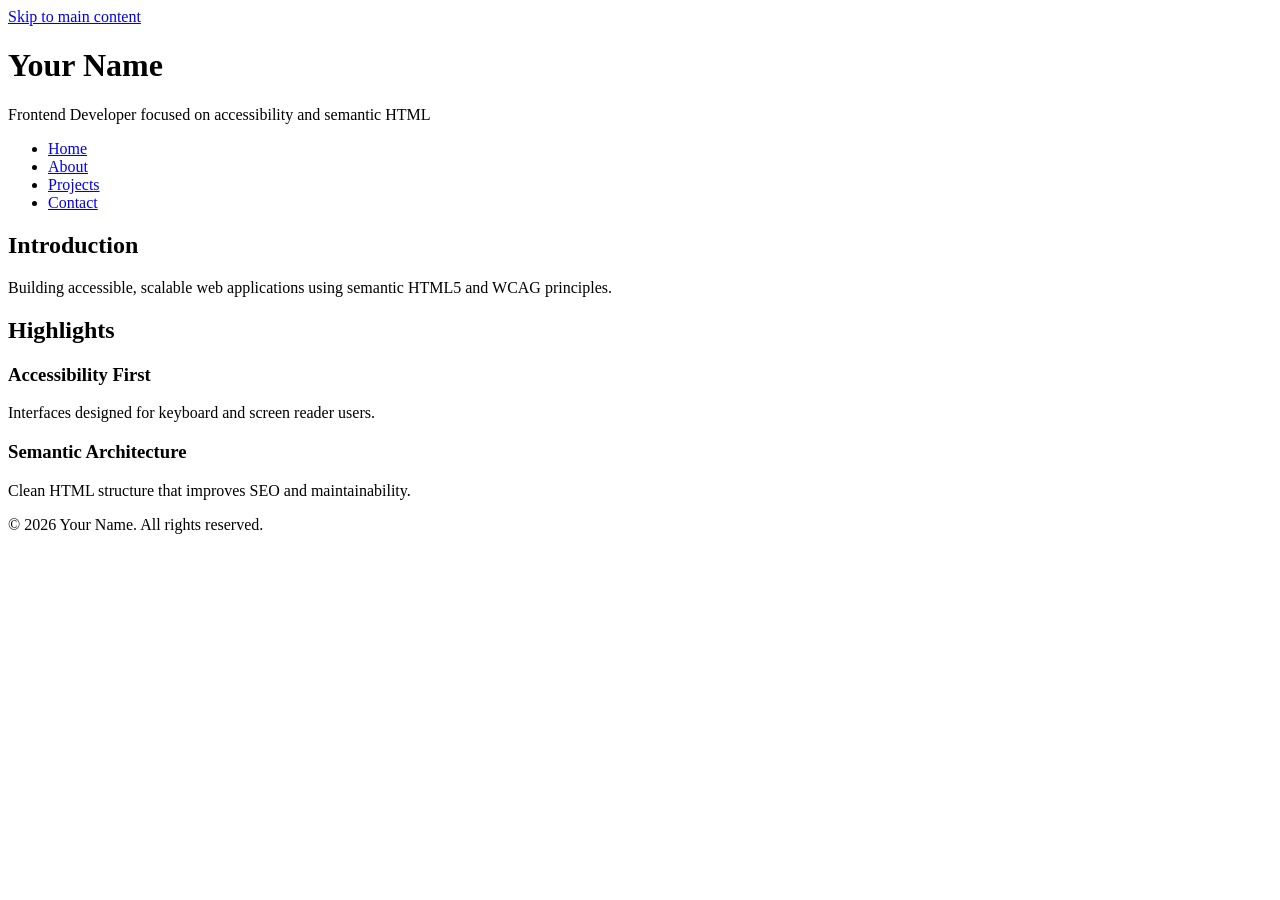
==== index.html @ 4dec2ec1 "Add files via upload" ====
<!DOCTYPE html>
<html lang="en">
<head>
  <meta charset="UTF-8">
  <meta name="viewport" content="width=device-width, initial-scale=1">

  <title>Portfolio | Your Name</title>
  <meta name="description" content="Accessible portfolio of a web developer focused on semantic HTML, WCAG compliance, and modern frontend development.">
  <meta name="robots" content="index, follow">
  <meta name="theme-color" content="#ffffff">

  <!-- Open Graph -->
  <meta property="og:title" content="Portfolio | Your Name">
  <meta property="og:description" content="Accessible and semantic web developer portfolio.">
  <meta property="og:type" content="website">
</head>

<body>

<a href="#main" class="skip-link">Skip to main content</a>

<header role="banner">
  <h1>Your Name</h1>
  <p>Frontend Developer focused on accessibility and semantic HTML</p>

  <nav aria-label="Primary navigation">
    <ul>
      <li><a href="index.html" aria-current="page">Home</a></li>
      <li><a href="about.html">About</a></li>
      <li><a href="projects.html">Projects</a></li>
      <li><a href="contact.html">Contact</a></li>
    </ul>
  </nav>
</header>

<main id="main">

  <section aria-labelledby="intro-title">
    <h2 id="intro-title">Introduction</h2>
    <p>
      Building accessible, scalable web applications using semantic HTML5 and WCAG principles.
    </p>
  </section>

  <section aria-labelledby="highlights-title">
    <h2 id="highlights-title">Highlights</h2>

    <article>
      <h3>Accessibility First</h3>
      <p>Interfaces designed for keyboard and screen reader users.</p>
    </article>

    <article>
      <h3>Semantic Architecture</h3>
      <p>Clean HTML structure that improves SEO and maintainability.</p>
    </article>

  </section>

</main>

<footer role="contentinfo">
  <p>&copy; 2026 Your Name. All rights reserved.</p>
</footer>

</body>
</html>
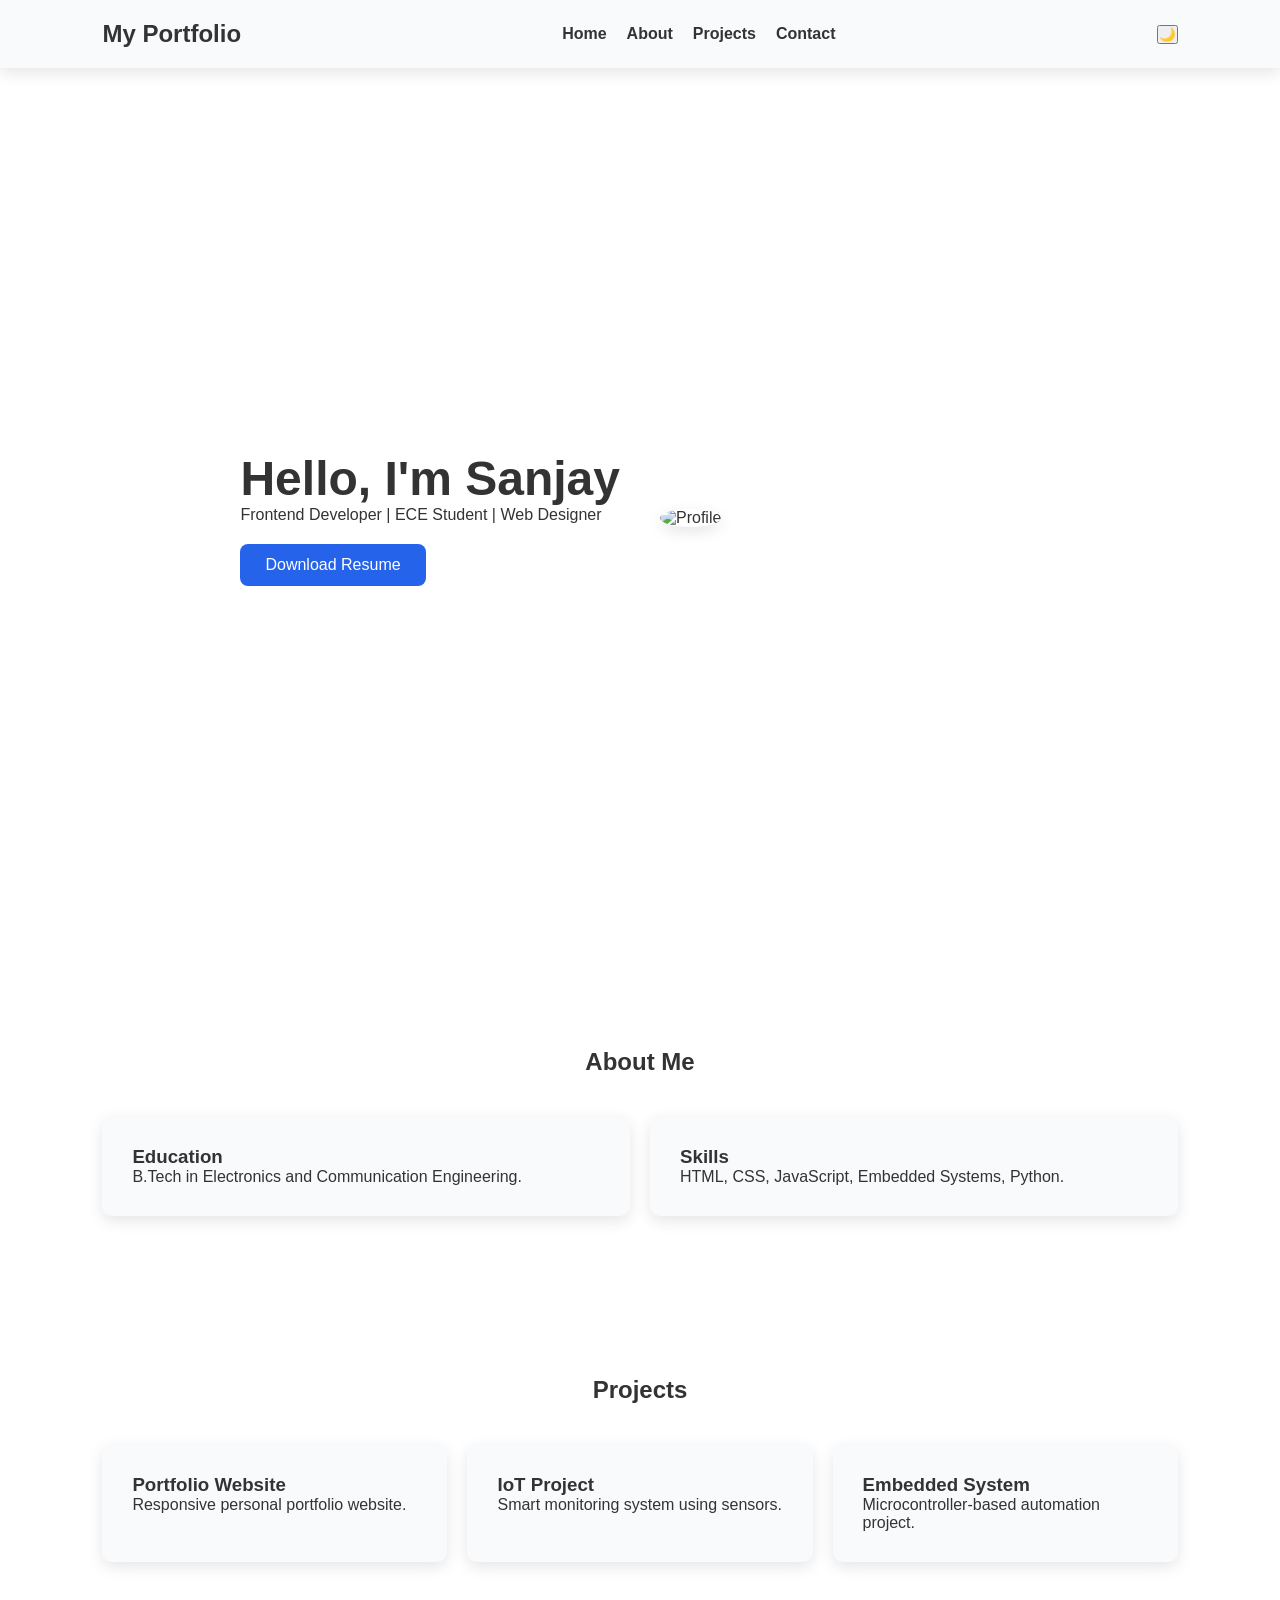
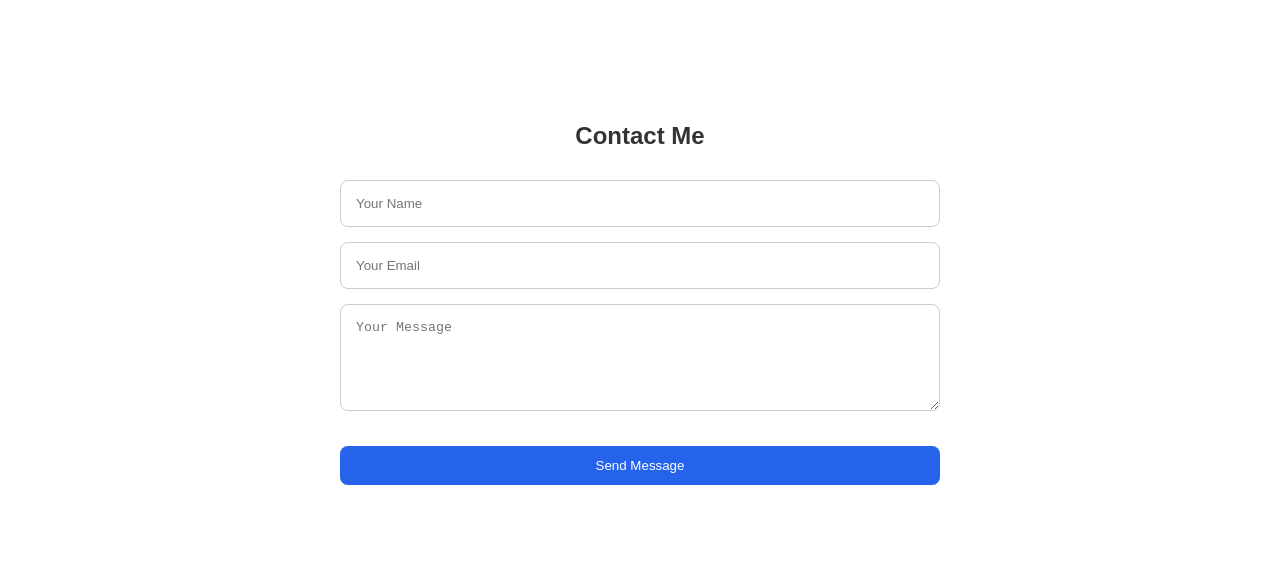
==== commit df914268: "Add files via upload" ====
--- a/index.html
+++ b/index.html
@@ -1,67 +1,116 @@
 <!DOCTYPE html>
-<html lang="en">
+<html lang="en" data-theme="light">
+
 <head>
-  <meta charset="UTF-8">
-  <meta name="viewport" content="width=device-width, initial-scale=1">
-
-  <title>Portfolio | Your Name</title>
-  <meta name="description" content="Accessible portfolio of a web developer focused on semantic HTML, WCAG compliance, and modern frontend development.">
-  <meta name="robots" content="index, follow">
-  <meta name="theme-color" content="#ffffff">
-
-  <!-- Open Graph -->
-  <meta property="og:title" content="Portfolio | Your Name">
-  <meta property="og:description" content="Accessible and semantic web developer portfolio.">
-  <meta property="og:type" content="website">
+    <meta charset="UTF-8">
+    <meta name="viewport" content="width=device-width, initial-scale=1.0">
+    <title>Responsive Portfolio</title>
+    <link rel="stylesheet" href="style.css">
 </head>
 
 <body>
 
-<a href="#main" class="skip-link">Skip to main content</a>
+    <header>
+        <nav class="navbar">
+            <h2 class="logo">My Portfolio</h2>
 
-<header role="banner">
-  <h1>Your Name</h1>
-  <p>Frontend Developer focused on accessibility and semantic HTML</p>
+            <ul class="nav-links">
+                <li><a href="#home">Home</a></li>
+                <li><a href="#about">About</a></li>
+                <li><a href="#projects">Projects</a></li>
+                <li><a href="#contact">Contact</a></li>
+            </ul>
 
-  <nav aria-label="Primary navigation">
-    <ul>
-      <li><a href="index.html" aria-current="page">Home</a></li>
-      <li><a href="about.html">About</a></li>
-      <li><a href="projects.html">Projects</a></li>
-      <li><a href="contact.html">Contact</a></li>
-    </ul>
-  </nav>
-</header>
+            <button id="theme-toggle">🌙</button>
+        </nav>
+    </header>
 
-<main id="main">
+    <!-- Hero Section -->
+    <section id="home" class="hero">
 
-  <section aria-labelledby="intro-title">
-    <h2 id="intro-title">Introduction</h2>
-    <p>
-      Building accessible, scalable web applications using semantic HTML5 and WCAG principles.
-    </p>
-  </section>
+        <div class="hero-content">
 
-  <section aria-labelledby="highlights-title">
-    <h2 id="highlights-title">Highlights</h2>
+            <div class="hero-text">
+                <h1>Hello, I'm Sanjay</h1>
+                <p>Frontend Developer | ECE Student | Web Designer</p>
+                <a href="#" class="btn">Download Resume</a>
+            </div>
 
-    <article>
-      <h3>Accessibility First</h3>
-      <p>Interfaces designed for keyboard and screen reader users.</p>
-    </article>
+            <div class="hero-image">
+                <img src="https://via.placeholder.com/300" alt="Profile">
+            </div>
 
-    <article>
-      <h3>Semantic Architecture</h3>
-      <p>Clean HTML structure that improves SEO and maintainability.</p>
-    </article>
+        </div>
 
-  </section>
+    </section>
 
-</main>
+    <!-- About -->
+    <section id="about" class="about">
 
-<footer role="contentinfo">
-  <p>&copy; 2026 Your Name. All rights reserved.</p>
-</footer>
+        <h2>About Me</h2>
+
+        <div class="about-grid">
+
+            <div class="card">
+                <h3>Education</h3>
+                <p>B.Tech in Electronics and Communication Engineering.</p>
+            </div>
+
+            <div class="card">
+                <h3>Skills</h3>
+                <p>HTML, CSS, JavaScript, Embedded Systems, Python.</p>
+            </div>
+
+        </div>
+
+    </section>
+
+    <!-- Projects -->
+    <section id="projects">
+
+        <h2>Projects</h2>
+
+        <div class="projects-grid">
+
+            <div class="project-card">
+                <h3>Portfolio Website</h3>
+                <p>Responsive personal portfolio website.</p>
+            </div>
+
+            <div class="project-card">
+                <h3>IoT Project</h3>
+                <p>Smart monitoring system using sensors.</p>
+            </div>
+
+            <div class="project-card">
+                <h3>Embedded System</h3>
+                <p>Microcontroller-based automation project.</p>
+            </div>
+
+        </div>
+
+    </section>
+
+    <!-- Contact -->
+    <section id="contact">
+
+        <h2>Contact Me</h2>
+
+        <form class="contact-form">
+
+            <input type="text" placeholder="Your Name">
+
+            <input type="email" placeholder="Your Email">
+
+            <textarea rows="5" placeholder="Your Message"></textarea>
+
+            <button class="btn">Send Message</button>
+
+        </form>
+
+    </section>
+
+    <script src="script.js"></script>
 
 </body>
 </html>
--- a/style.css
+++ b/style.css
@@ -0,0 +1,267 @@
+/* CSS VARIABLES */
+
+:root {
+
+    --primary: #2563eb;
+    --secondary: #1e293b;
+
+    --bg: #ffffff;
+    --text: #333;
+
+    --card-bg: #f8fafc;
+
+    --shadow: 0 5px 15px rgba(0,0,0,0.1);
+
+    --transition: 0.3s ease;
+}
+
+[data-theme="dark"] {
+
+    --bg: #0f172a;
+    --text: #ffffff;
+
+    --card-bg: #1e293b;
+}
+
+/* RESET */
+
+*{
+    margin:0;
+    padding:0;
+    box-sizing:border-box;
+}
+
+body{
+
+    font-family:Arial, sans-serif;
+    background:var(--bg);
+    color:var(--text);
+
+    transition:var(--transition);
+}
+
+/* NAVBAR */
+
+.navbar{
+
+    display:flex;
+    justify-content:space-between;
+    align-items:center;
+
+    padding:20px 8%;
+
+    background:var(--card-bg);
+    box-shadow:var(--shadow);
+
+    position:sticky;
+    top:0;
+}
+
+.nav-links{
+
+    display:flex;
+    list-style:none;
+    gap:20px;
+}
+
+.nav-links a{
+
+    text-decoration:none;
+    color:var(--text);
+    font-weight:bold;
+}
+
+/* HERO */
+
+.hero{
+
+    min-height:100vh;
+
+    display:grid;
+    place-items:center;
+
+    padding:40px;
+}
+
+.hero-content{
+
+    display:grid;
+    gap:40px;
+}
+
+.hero-text{
+
+    text-align:center;
+}
+
+.hero-text h1{
+
+    font-size:3rem;
+}
+
+.hero-image img{
+
+    width:300px;
+    border-radius:50%;
+
+    box-shadow:var(--shadow);
+}
+
+.btn{
+
+    display:inline-block;
+
+    margin-top:20px;
+
+    padding:12px 25px;
+
+    background:var(--primary);
+
+    color:white;
+
+    text-decoration:none;
+
+    border:none;
+
+    border-radius:8px;
+
+    cursor:pointer;
+}
+
+/* ABOUT */
+
+.about{
+
+    padding:80px 8%;
+}
+
+.about h2{
+
+    text-align:center;
+    margin-bottom:40px;
+}
+
+.about-grid{
+
+    display:grid;
+    gap:20px;
+}
+
+.card{
+
+    background:var(--card-bg);
+
+    padding:30px;
+
+    border-radius:10px;
+
+    box-shadow:var(--shadow);
+}
+
+/* PROJECTS */
+
+#projects{
+
+    padding:80px 8%;
+}
+
+#projects h2{
+
+    text-align:center;
+    margin-bottom:40px;
+}
+
+.projects-grid{
+
+    display:grid;
+    gap:20px;
+}
+
+.project-card{
+
+    background:var(--card-bg);
+
+    padding:30px;
+
+    border-radius:10px;
+
+    box-shadow:var(--shadow);
+
+    transition:0.3s;
+}
+
+.project-card:hover{
+
+    transform:translateY(-10px);
+}
+
+/* CONTACT */
+
+#contact{
+
+    padding:80px 8%;
+}
+
+#contact h2{
+
+    text-align:center;
+    margin-bottom:30px;
+}
+
+.contact-form{
+
+    display:flex;
+    flex-direction:column;
+
+    gap:15px;
+
+    max-width:600px;
+
+    margin:auto;
+}
+
+.contact-form input,
+.contact-form textarea{
+
+    padding:15px;
+
+    border:1px solid #ccc;
+
+    border-radius:8px;
+}
+
+/* TABLET */
+
+@media(min-width:768px){
+
+    .hero-content{
+
+        grid-template-columns:1fr 1fr;
+        align-items:center;
+    }
+
+    .hero-text{
+
+        text-align:left;
+    }
+
+    .about-grid{
+
+        grid-template-columns:repeat(2,1fr);
+    }
+
+    .projects-grid{
+
+        grid-template-columns:repeat(2,1fr);
+    }
+}
+
+/* DESKTOP */
+
+@media(min-width:1024px){
+
+    .projects-grid{
+
+        grid-template-columns:repeat(3,1fr);
+    }
+}
